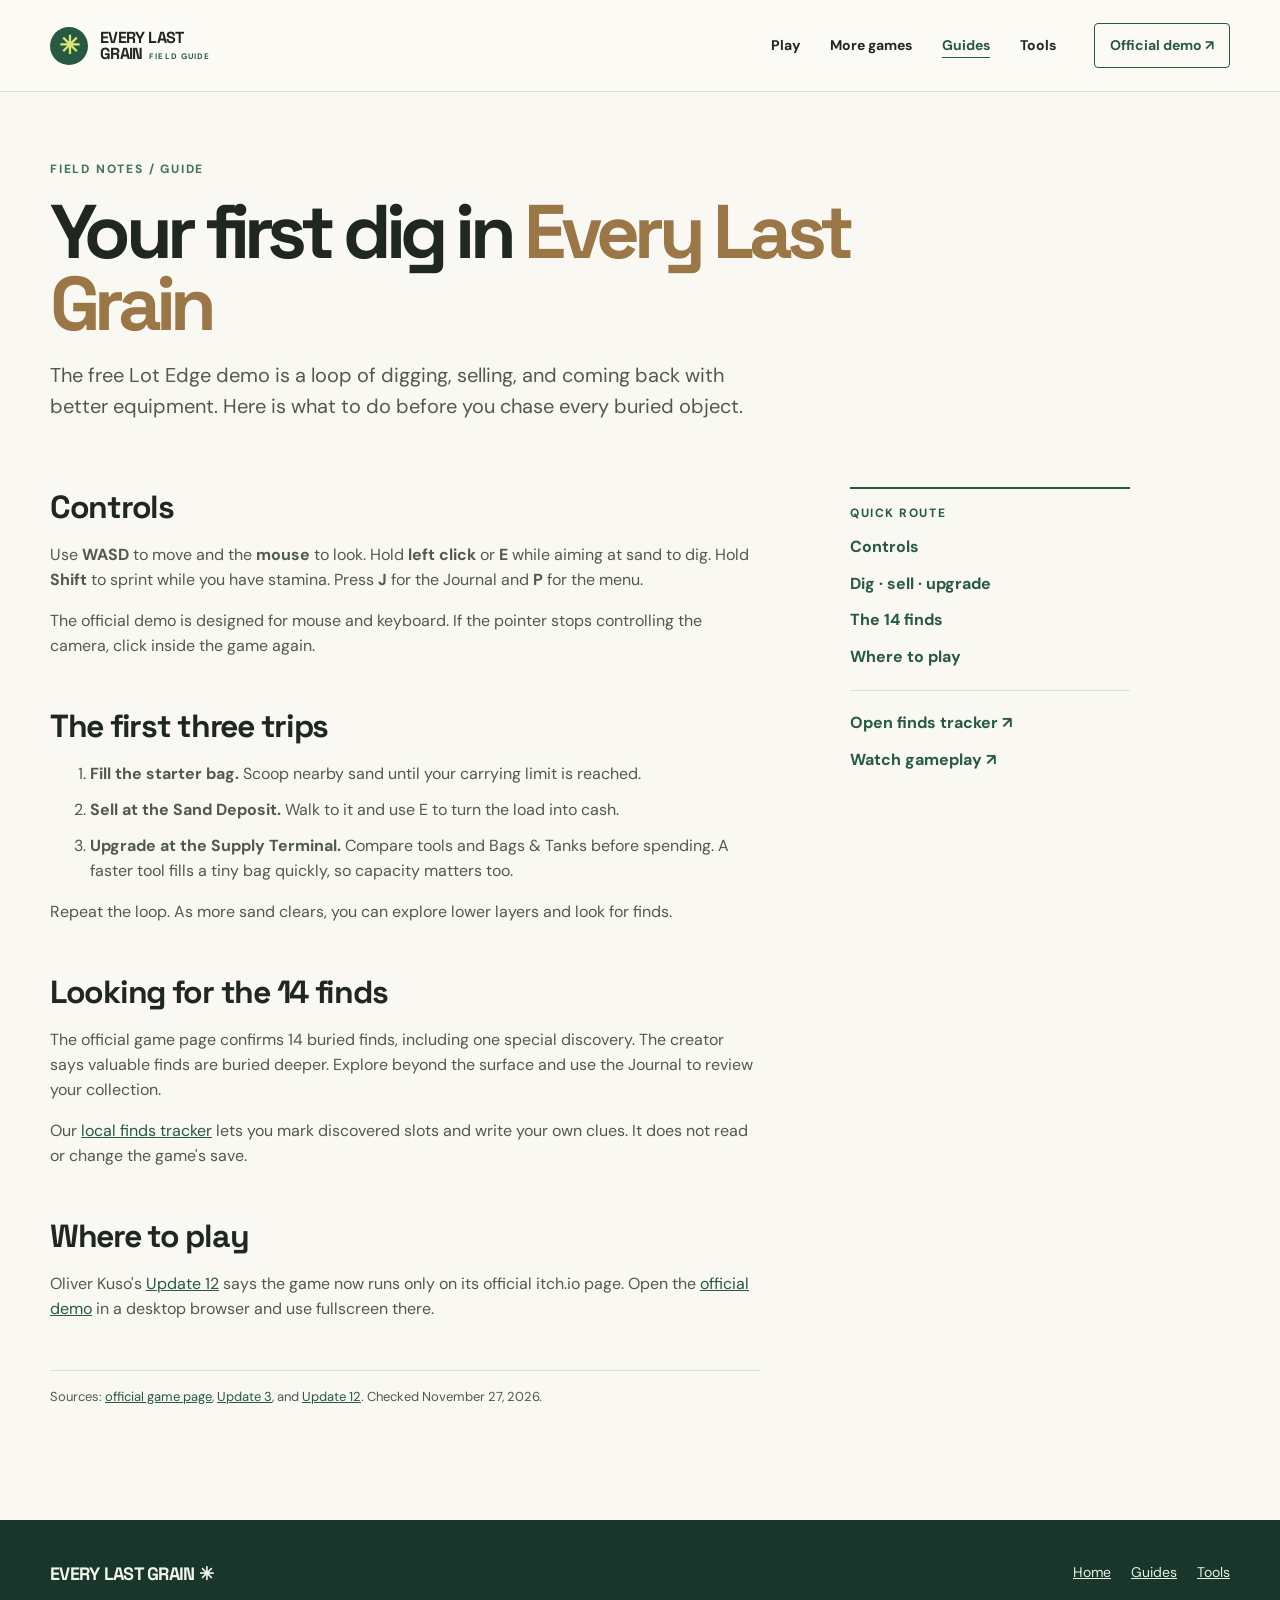
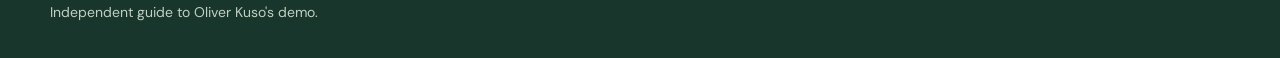
==== guides.html @ 7d766bd5 "Publish Every Last Grain field guide" ====
<!doctype html><html lang="en"><head><meta charset="utf-8"><meta name="viewport" content="width=device-width,initial-scale=1"><title>How to Play Every Last Grain — Controls & First Dig</title><meta name="description" content="Learn the Every Last Grain demo's controls, the dig-sell-upgrade loop, how to carry more sand, and where to track your 14 finds."><link rel="canonical" href="https://jiangliuliuliu6-ops.github.io/everylastgrain-guide/guides.html"><meta property="og:title" content="How to Play Every Last Grain"><meta property="og:description" content="A clear first-run guide to controls, selling sand, upgrades, and finds."><meta property="og:url" content="https://jiangliuliuliu6-ops.github.io/everylastgrain-guide/guides.html"><meta property="og:type" content="article"><link rel="icon" href="favicon.svg" type="image/svg+xml"><link rel="stylesheet" href="style.css"></head><body><a class="skip" href="#main">Skip to content</a><header class="site-header"><a class="brand" href="./"><span class="brand-mark">✳</span><span>EVERY LAST<br>GRAIN <small>FIELD GUIDE</small></span></a><nav aria-label="Main navigation"><a href="./#play">Play</a><a href="./#more-games">More games</a><a href="guides.html" aria-current="page">Guides</a><a href="tools.html">Tools</a></nav><a class="header-cta" href="https://oliver-kuso.itch.io/every-last-grain" target="_blank" rel="noopener noreferrer">Official demo ↗</a></header><main id="main" class="article wrap"><span class="kicker">FIELD NOTES / GUIDE</span><h1>Your first dig in <em>Every Last Grain</em></h1><p class="lead">The free Lot Edge demo is a loop of digging, selling, and coming back with better equipment. Here is what to do before you chase every buried object.</p><div class="article-grid"><div><section id="controls"><h2>Controls</h2><p>Use <strong>WASD</strong> to move and the <strong>mouse</strong> to look. Hold <strong>left click</strong> or <strong>E</strong> while aiming at sand to dig. Hold <strong>Shift</strong> to sprint while you have stamina. Press <strong>J</strong> for the Journal and <strong>P</strong> for the menu.</p><p>The official demo is designed for mouse and keyboard. If the pointer stops controlling the camera, click inside the game again.</p></section><section id="loop"><h2>The first three trips</h2><ol><li><strong>Fill the starter bag.</strong> Scoop nearby sand until your carrying limit is reached.</li><li><strong>Sell at the Sand Deposit.</strong> Walk to it and use E to turn the load into cash.</li><li><strong>Upgrade at the Supply Terminal.</strong> Compare tools and Bags & Tanks before spending. A faster tool fills a tiny bag quickly, so capacity matters too.</li></ol><p>Repeat the loop. As more sand clears, you can explore lower layers and look for finds.</p></section><section id="finds"><h2>Looking for the 14 finds</h2><p>The official game page confirms 14 buried finds, including one special discovery. The creator says valuable finds are buried deeper. Explore beyond the surface and use the Journal to review your collection.</p><p>Our <a href="tools.html">local finds tracker</a> lets you mark discovered slots and write your own clues. It does not read or change the game's save.</p></section><section id="status"><h2>Where to play</h2><p>Oliver Kuso's <a href="https://oliver-kuso.itch.io/every-last-grain/devlog/1800400/update-12-the-real-one-lives-here">Update 12</a> says the game now runs only on its official itch.io page. Open the <a href="https://oliver-kuso.itch.io/every-last-grain">official demo</a> in a desktop browser and use fullscreen there.</p></section><p class="source-note">Sources: <a href="https://oliver-kuso.itch.io/every-last-grain">official game page</a>, <a href="https://oliver-kuso.itch.io/every-last-grain/devlog/1793292/update-3-what-you-asked-for">Update 3</a>, and <a href="https://oliver-kuso.itch.io/every-last-grain/devlog/1800400/update-12-the-real-one-lives-here">Update 12</a>. Checked November 27, 2026.</p></div><aside><strong>QUICK ROUTE</strong><a href="#controls">Controls</a><a href="#loop">Dig · sell · upgrade</a><a href="#finds">The 14 finds</a><a href="#status">Where to play</a><hr><a href="tools.html">Open finds tracker ↗</a><a href="./#videos">Watch gameplay ↗</a></aside></div></main><footer><div class="wrap footer-inner"><div><strong>EVERY LAST GRAIN ✳</strong><p>Independent guide to Oliver Kuso's demo.</p></div><nav><a href="./">Home</a><a href="guides.html">Guides</a><a href="tools.html">Tools</a></nav></div></footer></body></html>
---- style.css ----
@import url('https://fonts.googleapis.com/css2?family=DM+Sans:wght@400;500;600;700;800&family=Space+Grotesk:wght@400;500;600;700&display=swap');
:root{--ink:#202722;--muted:#626b5e;--cream:#f9f8f2;--sand:#eee9d7;--line:#dedfd4;--green:#275943;--lime:#d9e878;--orange:#e8a75d}*{box-sizing:border-box}html{scroll-behavior:smooth}body{margin:0;background:var(--cream);color:var(--ink);font:16px/1.55 'DM Sans',sans-serif}button,input{font:inherit}a{color:inherit}button,a{transition:.18s ease}.skip{position:absolute;left:-10000px;top:8px;background:#fff;padding:8px;z-index:10}.skip:focus{left:8px}.wrap{width:min(1180px,calc(100% - 48px));margin-inline:auto}.site-header{height:92px;padding:0 max(24px,calc((100vw - 1180px)/2));display:flex;align-items:center;gap:38px;border-bottom:1px solid var(--line);background:#fbfaf5}.brand{display:flex;align-items:center;gap:12px;text-decoration:none;font:700 16px/1 'Space Grotesk',sans-serif;letter-spacing:-.04em;white-space:nowrap}.brand small{font:700 8px/1 'DM Sans',sans-serif;letter-spacing:.14em;color:var(--green);margin-left:3px}.brand-mark{width:38px;height:38px;display:grid;place-items:center;background:var(--green);color:var(--lime);border-radius:50%;font-size:25px}.site-header nav{display:flex;gap:30px;margin-left:auto}.site-header nav a,.header-cta{text-decoration:none;font-weight:700;font-size:14px}.site-header nav a:hover,.site-header nav a[aria-current]{color:var(--green);text-decoration:underline;text-underline-offset:7px}.header-cta{border:1px solid var(--green);border-radius:4px;padding:11px 15px;color:var(--green);white-space:nowrap}.header-cta:hover{background:var(--green);color:#fff}.play-section{padding-top:48px}.eyebrow,.kicker{font-size:12px;font-weight:800;letter-spacing:.15em;color:#47745e}.eyebrow{display:flex;align-items:center;gap:12px}.dot,.live-indicator i{display:inline-block;width:8px;height:8px;border-radius:50%;background:#6eaa76}.eyebrow-line{height:1px;width:35px;background:#98a99a}.intro{display:flex;justify-content:space-between;align-items:end;gap:30px;margin:16px 0 28px}.intro h1,.article h1{font:700 clamp(50px,7.4vw,96px)/.95 'Space Grotesk',sans-serif;letter-spacing:-.075em;margin:0 0 16px}.intro em,.article h1 em{font-style:normal;color:#9b7747}.intro p{font-size:18px;color:#5a6258;max-width:650px;margin:0}.intro-note{display:flex;flex-direction:column;border-left:1px solid #c8cfc1;padding-left:20px;min-width:160px}.intro-note span{font-size:11px;font-weight:800;letter-spacing:.14em;color:var(--green)}.intro-note strong{font:700 24px 'Space Grotesk',sans-serif}.intro-note small{color:var(--muted)}.game-shell{border:1px solid #244433;background:#172d24;box-shadow:0 18px 38px #304a2921;border-radius:5px;overflow:hidden}.game-toolbar{height:42px;display:flex;align-items:center;gap:20px;padding:0 17px;color:#b6c5b9;font:700 10px 'DM Sans',sans-serif;letter-spacing:.16em}.live-indicator{display:flex;align-items:center;gap:8px;color:#dce9d9}.game-toolbar>span:nth-child(2){margin-left:auto}.game-toolbar button{border:0;background:transparent;color:#e8f1e5;cursor:pointer}.game-toolbar button:hover{color:var(--lime)}.game-stage{height:clamp(390px,51vw,610px);position:relative;overflow:hidden;background:linear-gradient(#799c93 0%,#bad1b0 48%,#e8ba70 49%,#ce925c 100%);display:grid;place-items:center}.sun{position:absolute;width:180px;height:180px;border-radius:50%;background:#f9ddb0;top:17%;right:22%;box-shadow:0 0 80px #ffe4b17a}.dune{position:absolute;width:125%;height:48%;left:-12%;bottom:-23%;border-radius:50% 45% 0 0;transform:rotate(-4deg)}.dune-back{background:#dfa86b;bottom:-17%;left:20%;transform:rotate(8deg)}.dune-front{background:#bd8150}.stage-content{position:relative;z-index:1;text-align:center;color:#fff;background:#172b22df;border:1px solid #c8d4b33d;backdrop-filter:blur(6px);padding:28px 38px 26px;width:min(490px,calc(100% - 32px));box-shadow:0 22px 70px #31291c5c}.stage-icon{font-size:38px;color:var(--lime)}.stage-content h2{font:700 clamp(27px,4vw,40px)/1.1 'Space Grotesk',sans-serif;margin:4px 0 12px}.stage-content p{color:#d7e0d7;margin:0 0 22px}.primary-button{display:inline-flex;align-items:center;gap:15px;background:var(--lime);color:#172b22;text-decoration:none;padding:13px 22px;border-radius:3px;font-weight:800}.primary-button:hover{background:#edf4ae;transform:translateY(-2px)}.stage-content small{display:block;color:#ccd7cc;margin-top:14px;font-size:12px}.share-bar{display:flex;align-items:center;justify-content:space-between;padding:18px 0 22px;border-bottom:1px solid var(--line);gap:20px}.share-bar>div:first-child{display:flex;gap:14px;align-items:baseline}.share-bar strong{font:700 16px 'Space Grotesk',sans-serif}.share-bar span{color:var(--muted);font-size:13px}.share-links{display:flex;gap:8px}.share-links a{width:38px;height:38px;display:grid;place-items:center;border:1px solid #d3d9cd;border-radius:50%;color:var(--green);font-weight:800;text-decoration:none;cursor:pointer}.share-links a:hover{background:var(--green);color:#fff}.section{padding-top:78px;padding-bottom:70px}.section-heading{display:flex;justify-content:space-between;align-items:end;gap:30px;margin-bottom:28px}.section-heading h2{font:700 clamp(30px,4vw,46px)/1.07 'Space Grotesk',sans-serif;letter-spacing:-.055em;margin:9px 0 0}.section-heading p{max-width:330px;color:var(--muted);margin:0}.game-grid{display:grid;grid-template-columns:repeat(6,1fr);gap:14px}.game-card{grid-column:span 1;border:1px solid var(--line);background:#fff;text-decoration:none;overflow:hidden;border-radius:5px}.game-card:hover{transform:translateY(-4px);box-shadow:0 10px 28px #2f39231c}.card-art{height:170px;display:grid;place-items:center;overflow:hidden;position:relative}.card-art:before,.card-art:after{content:"";position:absolute;width:130%;height:65%;border-radius:50%;left:-15%;bottom:-40%;transform:rotate(-9deg)}.card-art span{position:relative;z-index:1;font-size:80px;line-height:1}.hay{background:#c9c795;color:#735d38}.hay:before{background:#a5a777}.hay:after{background:#d3b464;bottom:-55%;left:20%}.gold{background:#67958d;color:#f9d471}.gold:before{background:#477a70}.gold:after{background:#c0ac65;bottom:-56%;left:10%}.discover{background:#d1ae8e;color:#5d503d}.discover:before{background:#b68d6c}.discover:after{background:#85654f;bottom:-56%}.card-copy{padding:18px}.card-copy strong{display:block;font:700 20px 'Space Grotesk',sans-serif}.card-copy span{display:block;color:var(--muted);font-size:14px;margin-top:4px}.card-copy small{display:block;color:var(--green);font-size:11px;font-weight:800;letter-spacing:.12em;margin-top:20px}.video-grid{display:grid;grid-template-columns:repeat(2,1fr);gap:22px}.video-card{border:1px solid var(--line);padding:10px 10px 22px;background:#fff;border-radius:5px}.video-frame{aspect-ratio:16/9;background:radial-gradient(circle at 72% 25%,#f1d0a1 0 10%,transparent 11%),linear-gradient(170deg,#92aaa0 0 51%,#c39159 52% 100%);display:grid;place-items:center}.video-frame button{border:0;width:64px;height:64px;border-radius:50%;background:var(--lime);color:var(--ink);font-size:26px;cursor:pointer;box-shadow:0 5px 28px #283e3555}.video-frame button:hover{transform:scale(1.08)}.video-frame iframe{width:100%;height:100%;border:0}.video-card h3{font:700 21px 'Space Grotesk',sans-serif;margin:19px 14px 5px}.video-card p,.video-card>a{margin:0 14px;color:var(--muted);font-size:14px}.video-card>a{display:inline-block;margin-top:10px;color:var(--green);font-weight:700}.guide-band{background:#e9eddf}.text-link{font-weight:800;color:var(--green)}.steps{display:grid;grid-template-columns:repeat(4,1fr);gap:14px}.steps article{border-top:2px solid #6d916f;padding:22px 16px 8px 0}.steps span{font-size:12px;color:var(--green);font-weight:800;letter-spacing:.12em}.steps h3{font:700 22px 'Space Grotesk',sans-serif;margin:13px 0 8px}.steps p{margin:0;color:#586553;font-size:14px}.steps a{color:var(--green)}.faq details{padding:18px 0;border-bottom:1px solid var(--line)}.faq summary{cursor:pointer;font:700 20px 'Space Grotesk',sans-serif}.faq details p{color:var(--muted);max-width:720px}footer{background:#18362b;color:#f4f5ea;padding:42px 0 20px}.footer-inner{display:flex;justify-content:space-between;gap:40px}.footer-inner strong{font:700 18px 'Space Grotesk',sans-serif;letter-spacing:-.04em}.footer-inner strong span{color:var(--lime)}.footer-inner p{color:#c1d0c0;max-width:470px;font-size:14px}.footer-inner nav{display:flex;gap:20px;flex-wrap:wrap;align-content:start}.footer-inner a{color:#e7f3df;font-size:14px}.footer-bottom{border-top:1px solid #496455;margin-top:30px;padding-top:16px;font-size:12px;color:#b9c9ba}.article{padding-top:64px;padding-bottom:100px}.article h1{font-size:clamp(47px,6vw,76px);max-width:850px;margin-top:15px}.lead{font-size:20px;color:var(--muted);max-width:720px}.article-grid{display:grid;grid-template-columns:minmax(0,710px) 280px;gap:90px;margin-top:65px}.article section{margin-bottom:48px}.article h2{font:700 32px 'Space Grotesk',sans-serif;letter-spacing:-.04em;margin:0 0 13px}.article p,.article li{color:#505a50}.article li{margin-bottom:11px}.article a{color:var(--green)}.article aside{border-top:2px solid var(--green);padding-top:15px;align-self:start;position:sticky;top:20px;display:flex;flex-direction:column;gap:12px}.article aside strong{font-size:12px;color:var(--green);letter-spacing:.13em}.article aside a{text-decoration:none;font-weight:700}.article aside hr{width:100%;border:0;border-top:1px solid var(--line)}.source-note{font-size:13px;border-top:1px solid var(--line);padding-top:16px}.tracker-head{display:flex;align-items:center;gap:30px;margin:50px 0 22px}.tracker-head>div:first-child{min-width:220px}.tracker-head strong{display:block;font:700 30px 'Space Grotesk',sans-serif}.progress{height:12px;flex:1;background:#dbe3d4;border-radius:10px;overflow:hidden}.progress span{display:block;width:0;height:100%;background:var(--green);transition:width .2s}.finds-list{display:grid;grid-template-columns:repeat(2,1fr);gap:10px}.find-row{display:flex;align-items:center;gap:12px;border:1px solid var(--line);background:#fff;padding:13px 15px;border-radius:4px}.find-row input[type=checkbox]{width:19px;height:19px;accent-color:var(--green);flex:none}.find-row label{font-weight:700;min-width:66px;font-size:14px}.find-row input[type=text]{min-width:0;flex:1;border:0;border-bottom:1px solid #dce2d8;border-radius:0;outline:0;padding:6px 2px;background:transparent;font-size:14px}.find-row input[type=text]:focus{border-color:var(--green)}.tool-foot{display:flex;align-items:center;justify-content:space-between;gap:20px;margin-top:22px}.tool-foot p{font-size:13px;max-width:620px}.tool-foot button{background:none;border:1px solid var(--green);padding:10px 14px;border-radius:3px;color:var(--green);font-weight:700;cursor:pointer;white-space:nowrap}.tool-foot button:hover{background:var(--green);color:#fff}.tool-guide{margin-top:80px;max-width:740px}@media(max-width:800px){.site-header{height:auto;padding:15px 24px;flex-wrap:wrap;gap:12px}.site-header nav{order:3;width:100%;justify-content:space-between;gap:8px;margin:0;overflow:auto}.site-header nav a{white-space:nowrap;font-size:13px}.header-cta{margin-left:auto;font-size:12px;padding:8px}.intro-note{display:none}.game-grid{grid-template-columns:repeat(3,1fr)}.game-card{grid-column:span 1}.steps{grid-template-columns:repeat(2,1fr)}.article-grid{grid-template-columns:1fr;gap:20px}.article aside{position:static;grid-row:1}.article aside a{display:inline}.article aside hr{display:none}}@media(max-width:600px){.wrap{width:calc(100% - 32px)}.play-section{padding-top:30px}.intro h1{font-size:52px}.intro p{font-size:16px}.game-toolbar>span:nth-child(2){font-size:8px}.game-toolbar button span{display:none}.game-stage{height:420px}.stage-content{padding:22px 18px}.share-bar{align-items:flex-start;flex-direction:column}.share-bar>div:first-child{flex-direction:column;gap:0}.share-links{width:100%;justify-content:space-between}.share-links a{width:42px;height:42px}.section{padding-top:58px;padding-bottom:50px}.section-heading{display:block}.section-heading p{margin-top:12px}.game-grid{grid-template-columns:repeat(2,1fr)}.card-art{height:115px}.card-art span{font-size:56px}.card-copy{padding:12px}.card-copy strong{font-size:16px}.card-copy span{font-size:12px}.video-grid,.finds-list{grid-template-columns:1fr}.steps{grid-template-columns:1fr 1fr}.footer-inner,.tool-foot{flex-direction:column;align-items:flex-start}.article{padding-top:40px}.article h1{font-size:46px}.lead{font-size:17px}.tracker-head{display:block}.progress{margin-top:12px}.find-row label{min-width:60px}}
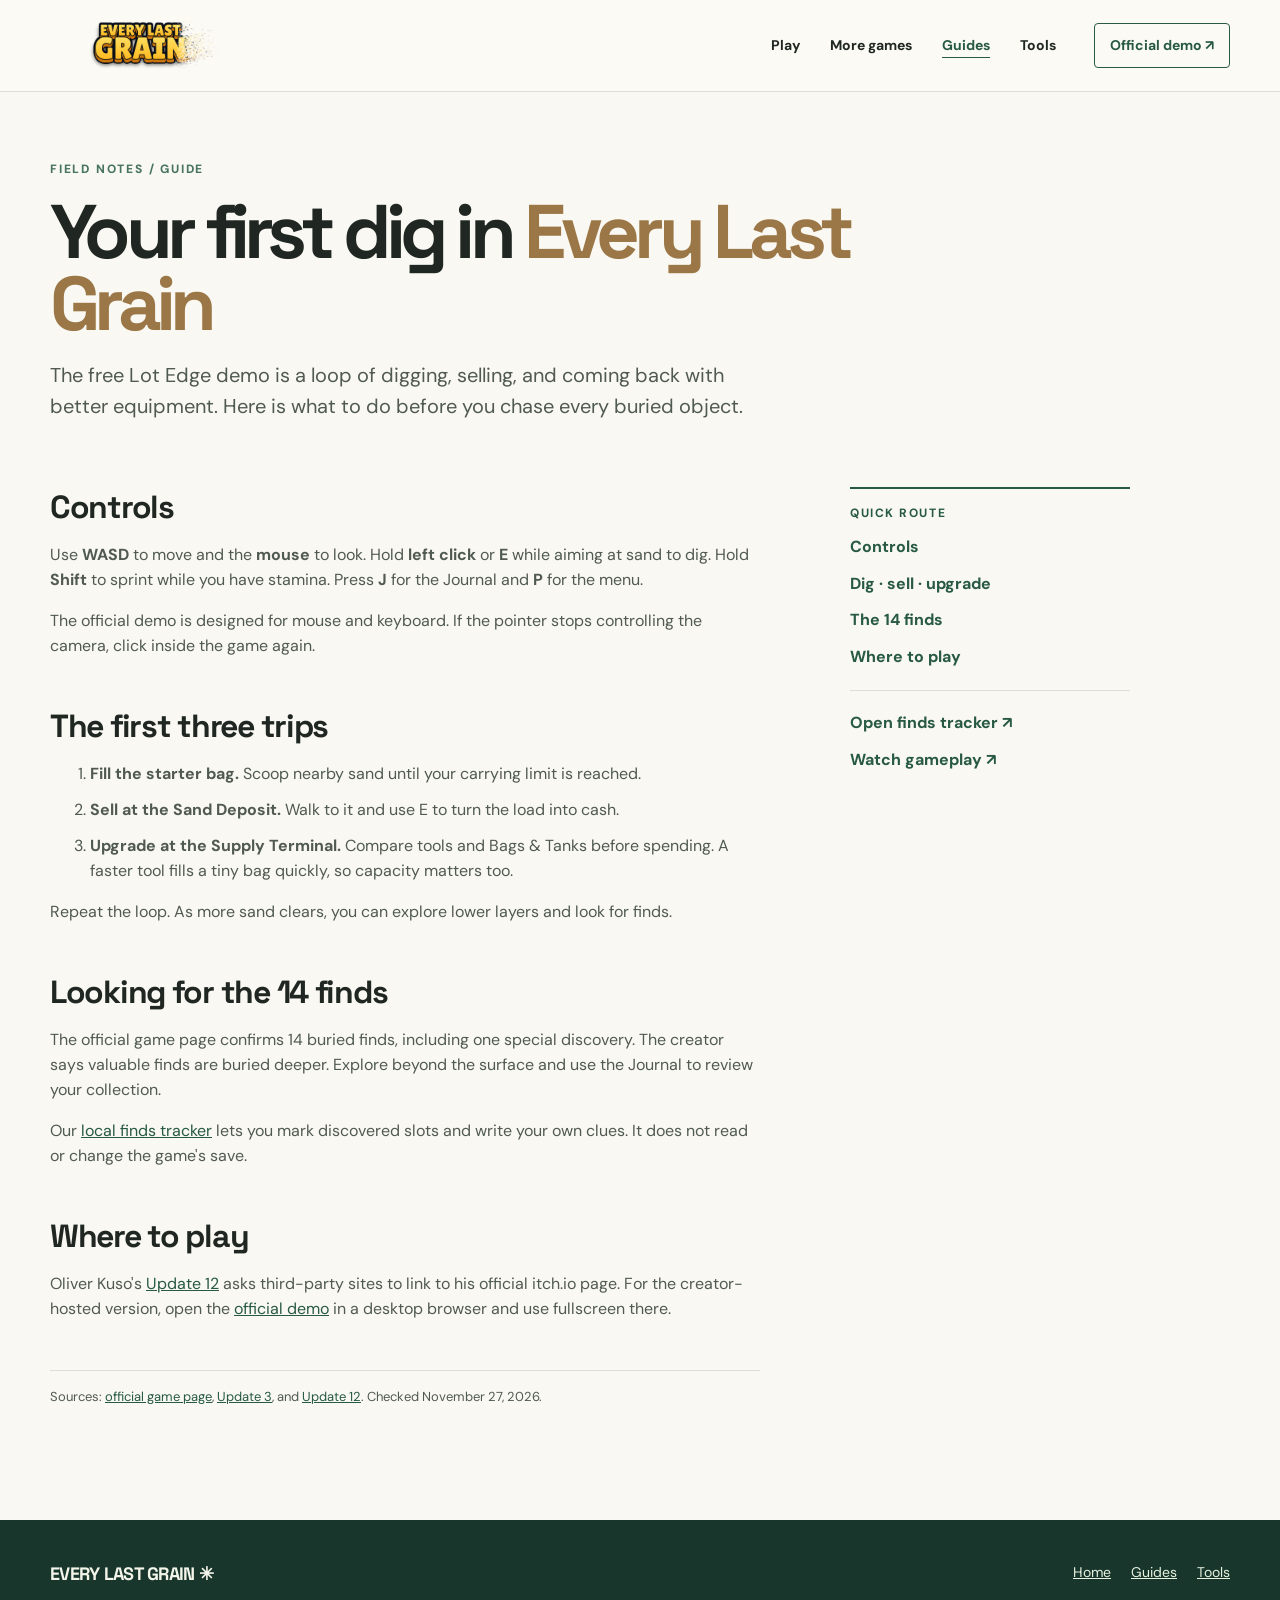
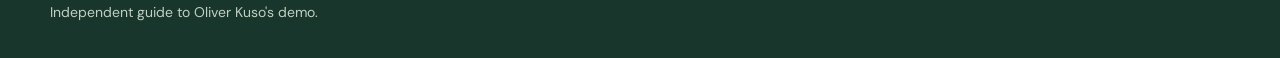
==== commit 443230c6: "Embed game and use original branding" ====
--- a/guides.html
+++ b/guides.html
@@ -1 +1 @@
-<!doctype html><html lang="en"><head><meta charset="utf-8"><meta name="viewport" content="width=device-width,initial-scale=1"><title>How to Play Every Last Grain — Controls & First Dig</title><meta name="description" content="Learn the Every Last Grain demo's controls, the dig-sell-upgrade loop, how to carry more sand, and where to track your 14 finds."><link rel="canonical" href="https://jiangliuliuliu6-ops.github.io/everylastgrain-guide/guides.html"><meta property="og:title" content="How to Play Every Last Grain"><meta property="og:description" content="A clear first-run guide to controls, selling sand, upgrades, and finds."><meta property="og:url" content="https://jiangliuliuliu6-ops.github.io/everylastgrain-guide/guides.html"><meta property="og:type" content="article"><link rel="icon" href="favicon.svg" type="image/svg+xml"><link rel="stylesheet" href="style.css"></head><body><a class="skip" href="#main">Skip to content</a><header class="site-header"><a class="brand" href="./"><span class="brand-mark">✳</span><span>EVERY LAST<br>GRAIN <small>FIELD GUIDE</small></span></a><nav aria-label="Main navigation"><a href="./#play">Play</a><a href="./#more-games">More games</a><a href="guides.html" aria-current="page">Guides</a><a href="tools.html">Tools</a></nav><a class="header-cta" href="https://oliver-kuso.itch.io/every-last-grain" target="_blank" rel="noopener noreferrer">Official demo ↗</a></header><main id="main" class="article wrap"><span class="kicker">FIELD NOTES / GUIDE</span><h1>Your first dig in <em>Every Last Grain</em></h1><p class="lead">The free Lot Edge demo is a loop of digging, selling, and coming back with better equipment. Here is what to do before you chase every buried object.</p><div class="article-grid"><div><section id="controls"><h2>Controls</h2><p>Use <strong>WASD</strong> to move and the <strong>mouse</strong> to look. Hold <strong>left click</strong> or <strong>E</strong> while aiming at sand to dig. Hold <strong>Shift</strong> to sprint while you have stamina. Press <strong>J</strong> for the Journal and <strong>P</strong> for the menu.</p><p>The official demo is designed for mouse and keyboard. If the pointer stops controlling the camera, click inside the game again.</p></section><section id="loop"><h2>The first three trips</h2><ol><li><strong>Fill the starter bag.</strong> Scoop nearby sand until your carrying limit is reached.</li><li><strong>Sell at the Sand Deposit.</strong> Walk to it and use E to turn the load into cash.</li><li><strong>Upgrade at the Supply Terminal.</strong> Compare tools and Bags & Tanks before spending. A faster tool fills a tiny bag quickly, so capacity matters too.</li></ol><p>Repeat the loop. As more sand clears, you can explore lower layers and look for finds.</p></section><section id="finds"><h2>Looking for the 14 finds</h2><p>The official game page confirms 14 buried finds, including one special discovery. The creator says valuable finds are buried deeper. Explore beyond the surface and use the Journal to review your collection.</p><p>Our <a href="tools.html">local finds tracker</a> lets you mark discovered slots and write your own clues. It does not read or change the game's save.</p></section><section id="status"><h2>Where to play</h2><p>Oliver Kuso's <a href="https://oliver-kuso.itch.io/every-last-grain/devlog/1800400/update-12-the-real-one-lives-here">Update 12</a> says the game now runs only on its official itch.io page. Open the <a href="https://oliver-kuso.itch.io/every-last-grain">official demo</a> in a desktop browser and use fullscreen there.</p></section><p class="source-note">Sources: <a href="https://oliver-kuso.itch.io/every-last-grain">official game page</a>, <a href="https://oliver-kuso.itch.io/every-last-grain/devlog/1793292/update-3-what-you-asked-for">Update 3</a>, and <a href="https://oliver-kuso.itch.io/every-last-grain/devlog/1800400/update-12-the-real-one-lives-here">Update 12</a>. Checked November 27, 2026.</p></div><aside><strong>QUICK ROUTE</strong><a href="#controls">Controls</a><a href="#loop">Dig · sell · upgrade</a><a href="#finds">The 14 finds</a><a href="#status">Where to play</a><hr><a href="tools.html">Open finds tracker ↗</a><a href="./#videos">Watch gameplay ↗</a></aside></div></main><footer><div class="wrap footer-inner"><div><strong>EVERY LAST GRAIN ✳</strong><p>Independent guide to Oliver Kuso's demo.</p></div><nav><a href="./">Home</a><a href="guides.html">Guides</a><a href="tools.html">Tools</a></nav></div></footer></body></html>
+<!doctype html><html lang="en"><head><meta charset="utf-8"><meta name="viewport" content="width=device-width,initial-scale=1"><title>How to Play Every Last Grain — Controls & First Dig</title><meta name="description" content="Learn the Every Last Grain demo's controls, the dig-sell-upgrade loop, how to carry more sand, and where to track your 14 finds."><link rel="canonical" href="https://jiangliuliuliu6-ops.github.io/everylastgrain-guide/guides.html"><meta property="og:title" content="How to Play Every Last Grain"><meta property="og:description" content="A clear first-run guide to controls, selling sand, upgrades, and finds."><meta property="og:url" content="https://jiangliuliuliu6-ops.github.io/everylastgrain-guide/guides.html"><meta property="og:type" content="article"><link rel="icon" href="favicon.ico" sizes="any"><link rel="stylesheet" href="style.css"></head><body><a class="skip" href="#main">Skip to content</a><header class="site-header"><a class="brand" href="./" aria-label="Every Last Grain home"><img class="brand-logo" src="logo.png" width="900" height="257" alt="Every Last Grain"></a><nav aria-label="Main navigation"><a href="./#play">Play</a><a href="./#more-games">More games</a><a href="guides.html" aria-current="page">Guides</a><a href="tools.html">Tools</a></nav><a class="header-cta" href="https://oliver-kuso.itch.io/every-last-grain" target="_blank" rel="noopener noreferrer">Official demo ↗</a></header><main id="main" class="article wrap"><span class="kicker">FIELD NOTES / GUIDE</span><h1>Your first dig in <em>Every Last Grain</em></h1><p class="lead">The free Lot Edge demo is a loop of digging, selling, and coming back with better equipment. Here is what to do before you chase every buried object.</p><div class="article-grid"><div><section id="controls"><h2>Controls</h2><p>Use <strong>WASD</strong> to move and the <strong>mouse</strong> to look. Hold <strong>left click</strong> or <strong>E</strong> while aiming at sand to dig. Hold <strong>Shift</strong> to sprint while you have stamina. Press <strong>J</strong> for the Journal and <strong>P</strong> for the menu.</p><p>The official demo is designed for mouse and keyboard. If the pointer stops controlling the camera, click inside the game again.</p></section><section id="loop"><h2>The first three trips</h2><ol><li><strong>Fill the starter bag.</strong> Scoop nearby sand until your carrying limit is reached.</li><li><strong>Sell at the Sand Deposit.</strong> Walk to it and use E to turn the load into cash.</li><li><strong>Upgrade at the Supply Terminal.</strong> Compare tools and Bags & Tanks before spending. A faster tool fills a tiny bag quickly, so capacity matters too.</li></ol><p>Repeat the loop. As more sand clears, you can explore lower layers and look for finds.</p></section><section id="finds"><h2>Looking for the 14 finds</h2><p>The official game page confirms 14 buried finds, including one special discovery. The creator says valuable finds are buried deeper. Explore beyond the surface and use the Journal to review your collection.</p><p>Our <a href="tools.html">local finds tracker</a> lets you mark discovered slots and write your own clues. It does not read or change the game's save.</p></section><section id="status"><h2>Where to play</h2><p>Oliver Kuso's <a href="https://oliver-kuso.itch.io/every-last-grain/devlog/1800400/update-12-the-real-one-lives-here">Update 12</a> asks third-party sites to link to his official itch.io page. For the creator-hosted version, open the <a href="https://oliver-kuso.itch.io/every-last-grain">official demo</a> in a desktop browser and use fullscreen there.</p></section><p class="source-note">Sources: <a href="https://oliver-kuso.itch.io/every-last-grain">official game page</a>, <a href="https://oliver-kuso.itch.io/every-last-grain/devlog/1793292/update-3-what-you-asked-for">Update 3</a>, and <a href="https://oliver-kuso.itch.io/every-last-grain/devlog/1800400/update-12-the-real-one-lives-here">Update 12</a>. Checked November 27, 2026.</p></div><aside><strong>QUICK ROUTE</strong><a href="#controls">Controls</a><a href="#loop">Dig · sell · upgrade</a><a href="#finds">The 14 finds</a><a href="#status">Where to play</a><hr><a href="tools.html">Open finds tracker ↗</a><a href="./#videos">Watch gameplay ↗</a></aside></div></main><footer><div class="wrap footer-inner"><div><strong>EVERY LAST GRAIN ✳</strong><p>Independent guide to Oliver Kuso's demo.</p></div><nav><a href="./">Home</a><a href="guides.html">Guides</a><a href="tools.html">Tools</a></nav></div></footer></body></html>
--- a/style.css
+++ b/style.css
@@ -1,2 +1,4 @@
 @import url('https://fonts.googleapis.com/css2?family=DM+Sans:wght@400;500;600;700;800&family=Space+Grotesk:wght@400;500;600;700&display=swap');
 :root{--ink:#202722;--muted:#626b5e;--cream:#f9f8f2;--sand:#eee9d7;--line:#dedfd4;--green:#275943;--lime:#d9e878;--orange:#e8a75d}*{box-sizing:border-box}html{scroll-behavior:smooth}body{margin:0;background:var(--cream);color:var(--ink);font:16px/1.55 'DM Sans',sans-serif}button,input{font:inherit}a{color:inherit}button,a{transition:.18s ease}.skip{position:absolute;left:-10000px;top:8px;background:#fff;padding:8px;z-index:10}.skip:focus{left:8px}.wrap{width:min(1180px,calc(100% - 48px));margin-inline:auto}.site-header{height:92px;padding:0 max(24px,calc((100vw - 1180px)/2));display:flex;align-items:center;gap:38px;border-bottom:1px solid var(--line);background:#fbfaf5}.brand{display:flex;align-items:center;gap:12px;text-decoration:none;font:700 16px/1 'Space Grotesk',sans-serif;letter-spacing:-.04em;white-space:nowrap}.brand small{font:700 8px/1 'DM Sans',sans-serif;letter-spacing:.14em;color:var(--green);margin-left:3px}.brand-mark{width:38px;height:38px;display:grid;place-items:center;background:var(--green);color:var(--lime);border-radius:50%;font-size:25px}.site-header nav{display:flex;gap:30px;margin-left:auto}.site-header nav a,.header-cta{text-decoration:none;font-weight:700;font-size:14px}.site-header nav a:hover,.site-header nav a[aria-current]{color:var(--green);text-decoration:underline;text-underline-offset:7px}.header-cta{border:1px solid var(--green);border-radius:4px;padding:11px 15px;color:var(--green);white-space:nowrap}.header-cta:hover{background:var(--green);color:#fff}.play-section{padding-top:48px}.eyebrow,.kicker{font-size:12px;font-weight:800;letter-spacing:.15em;color:#47745e}.eyebrow{display:flex;align-items:center;gap:12px}.dot,.live-indicator i{display:inline-block;width:8px;height:8px;border-radius:50%;background:#6eaa76}.eyebrow-line{height:1px;width:35px;background:#98a99a}.intro{display:flex;justify-content:space-between;align-items:end;gap:30px;margin:16px 0 28px}.intro h1,.article h1{font:700 clamp(50px,7.4vw,96px)/.95 'Space Grotesk',sans-serif;letter-spacing:-.075em;margin:0 0 16px}.intro em,.article h1 em{font-style:normal;color:#9b7747}.intro p{font-size:18px;color:#5a6258;max-width:650px;margin:0}.intro-note{display:flex;flex-direction:column;border-left:1px solid #c8cfc1;padding-left:20px;min-width:160px}.intro-note span{font-size:11px;font-weight:800;letter-spacing:.14em;color:var(--green)}.intro-note strong{font:700 24px 'Space Grotesk',sans-serif}.intro-note small{color:var(--muted)}.game-shell{border:1px solid #244433;background:#172d24;box-shadow:0 18px 38px #304a2921;border-radius:5px;overflow:hidden}.game-toolbar{height:42px;display:flex;align-items:center;gap:20px;padding:0 17px;color:#b6c5b9;font:700 10px 'DM Sans',sans-serif;letter-spacing:.16em}.live-indicator{display:flex;align-items:center;gap:8px;color:#dce9d9}.game-toolbar>span:nth-child(2){margin-left:auto}.game-toolbar button{border:0;background:transparent;color:#e8f1e5;cursor:pointer}.game-toolbar button:hover{color:var(--lime)}.game-stage{height:clamp(390px,51vw,610px);position:relative;overflow:hidden;background:linear-gradient(#799c93 0%,#bad1b0 48%,#e8ba70 49%,#ce925c 100%);display:grid;place-items:center}.sun{position:absolute;width:180px;height:180px;border-radius:50%;background:#f9ddb0;top:17%;right:22%;box-shadow:0 0 80px #ffe4b17a}.dune{position:absolute;width:125%;height:48%;left:-12%;bottom:-23%;border-radius:50% 45% 0 0;transform:rotate(-4deg)}.dune-back{background:#dfa86b;bottom:-17%;left:20%;transform:rotate(8deg)}.dune-front{background:#bd8150}.stage-content{position:relative;z-index:1;text-align:center;color:#fff;background:#172b22df;border:1px solid #c8d4b33d;backdrop-filter:blur(6px);padding:28px 38px 26px;width:min(490px,calc(100% - 32px));box-shadow:0 22px 70px #31291c5c}.stage-icon{font-size:38px;color:var(--lime)}.stage-content h2{font:700 clamp(27px,4vw,40px)/1.1 'Space Grotesk',sans-serif;margin:4px 0 12px}.stage-content p{color:#d7e0d7;margin:0 0 22px}.primary-button{display:inline-flex;align-items:center;gap:15px;background:var(--lime);color:#172b22;text-decoration:none;padding:13px 22px;border-radius:3px;font-weight:800}.primary-button:hover{background:#edf4ae;transform:translateY(-2px)}.stage-content small{display:block;color:#ccd7cc;margin-top:14px;font-size:12px}.share-bar{display:flex;align-items:center;justify-content:space-between;padding:18px 0 22px;border-bottom:1px solid var(--line);gap:20px}.share-bar>div:first-child{display:flex;gap:14px;align-items:baseline}.share-bar strong{font:700 16px 'Space Grotesk',sans-serif}.share-bar span{color:var(--muted);font-size:13px}.share-links{display:flex;gap:8px}.share-links a{width:38px;height:38px;display:grid;place-items:center;border:1px solid #d3d9cd;border-radius:50%;color:var(--green);font-weight:800;text-decoration:none;cursor:pointer}.share-links a:hover{background:var(--green);color:#fff}.section{padding-top:78px;padding-bottom:70px}.section-heading{display:flex;justify-content:space-between;align-items:end;gap:30px;margin-bottom:28px}.section-heading h2{font:700 clamp(30px,4vw,46px)/1.07 'Space Grotesk',sans-serif;letter-spacing:-.055em;margin:9px 0 0}.section-heading p{max-width:330px;color:var(--muted);margin:0}.game-grid{display:grid;grid-template-columns:repeat(6,1fr);gap:14px}.game-card{grid-column:span 1;border:1px solid var(--line);background:#fff;text-decoration:none;overflow:hidden;border-radius:5px}.game-card:hover{transform:translateY(-4px);box-shadow:0 10px 28px #2f39231c}.card-art{height:170px;display:grid;place-items:center;overflow:hidden;position:relative}.card-art:before,.card-art:after{content:"";position:absolute;width:130%;height:65%;border-radius:50%;left:-15%;bottom:-40%;transform:rotate(-9deg)}.card-art span{position:relative;z-index:1;font-size:80px;line-height:1}.hay{background:#c9c795;color:#735d38}.hay:before{background:#a5a777}.hay:after{background:#d3b464;bottom:-55%;left:20%}.gold{background:#67958d;color:#f9d471}.gold:before{background:#477a70}.gold:after{background:#c0ac65;bottom:-56%;left:10%}.discover{background:#d1ae8e;color:#5d503d}.discover:before{background:#b68d6c}.discover:after{background:#85654f;bottom:-56%}.card-copy{padding:18px}.card-copy strong{display:block;font:700 20px 'Space Grotesk',sans-serif}.card-copy span{display:block;color:var(--muted);font-size:14px;margin-top:4px}.card-copy small{display:block;color:var(--green);font-size:11px;font-weight:800;letter-spacing:.12em;margin-top:20px}.video-grid{display:grid;grid-template-columns:repeat(2,1fr);gap:22px}.video-card{border:1px solid var(--line);padding:10px 10px 22px;background:#fff;border-radius:5px}.video-frame{aspect-ratio:16/9;background:radial-gradient(circle at 72% 25%,#f1d0a1 0 10%,transparent 11%),linear-gradient(170deg,#92aaa0 0 51%,#c39159 52% 100%);display:grid;place-items:center}.video-frame button{border:0;width:64px;height:64px;border-radius:50%;background:var(--lime);color:var(--ink);font-size:26px;cursor:pointer;box-shadow:0 5px 28px #283e3555}.video-frame button:hover{transform:scale(1.08)}.video-frame iframe{width:100%;height:100%;border:0}.video-card h3{font:700 21px 'Space Grotesk',sans-serif;margin:19px 14px 5px}.video-card p,.video-card>a{margin:0 14px;color:var(--muted);font-size:14px}.video-card>a{display:inline-block;margin-top:10px;color:var(--green);font-weight:700}.guide-band{background:#e9eddf}.text-link{font-weight:800;color:var(--green)}.steps{display:grid;grid-template-columns:repeat(4,1fr);gap:14px}.steps article{border-top:2px solid #6d916f;padding:22px 16px 8px 0}.steps span{font-size:12px;color:var(--green);font-weight:800;letter-spacing:.12em}.steps h3{font:700 22px 'Space Grotesk',sans-serif;margin:13px 0 8px}.steps p{margin:0;color:#586553;font-size:14px}.steps a{color:var(--green)}.faq details{padding:18px 0;border-bottom:1px solid var(--line)}.faq summary{cursor:pointer;font:700 20px 'Space Grotesk',sans-serif}.faq details p{color:var(--muted);max-width:720px}footer{background:#18362b;color:#f4f5ea;padding:42px 0 20px}.footer-inner{display:flex;justify-content:space-between;gap:40px}.footer-inner strong{font:700 18px 'Space Grotesk',sans-serif;letter-spacing:-.04em}.footer-inner strong span{color:var(--lime)}.footer-inner p{color:#c1d0c0;max-width:470px;font-size:14px}.footer-inner nav{display:flex;gap:20px;flex-wrap:wrap;align-content:start}.footer-inner a{color:#e7f3df;font-size:14px}.footer-bottom{border-top:1px solid #496455;margin-top:30px;padding-top:16px;font-size:12px;color:#b9c9ba}.article{padding-top:64px;padding-bottom:100px}.article h1{font-size:clamp(47px,6vw,76px);max-width:850px;margin-top:15px}.lead{font-size:20px;color:var(--muted);max-width:720px}.article-grid{display:grid;grid-template-columns:minmax(0,710px) 280px;gap:90px;margin-top:65px}.article section{margin-bottom:48px}.article h2{font:700 32px 'Space Grotesk',sans-serif;letter-spacing:-.04em;margin:0 0 13px}.article p,.article li{color:#505a50}.article li{margin-bottom:11px}.article a{color:var(--green)}.article aside{border-top:2px solid var(--green);padding-top:15px;align-self:start;position:sticky;top:20px;display:flex;flex-direction:column;gap:12px}.article aside strong{font-size:12px;color:var(--green);letter-spacing:.13em}.article aside a{text-decoration:none;font-weight:700}.article aside hr{width:100%;border:0;border-top:1px solid var(--line)}.source-note{font-size:13px;border-top:1px solid var(--line);padding-top:16px}.tracker-head{display:flex;align-items:center;gap:30px;margin:50px 0 22px}.tracker-head>div:first-child{min-width:220px}.tracker-head strong{display:block;font:700 30px 'Space Grotesk',sans-serif}.progress{height:12px;flex:1;background:#dbe3d4;border-radius:10px;overflow:hidden}.progress span{display:block;width:0;height:100%;background:var(--green);transition:width .2s}.finds-list{display:grid;grid-template-columns:repeat(2,1fr);gap:10px}.find-row{display:flex;align-items:center;gap:12px;border:1px solid var(--line);background:#fff;padding:13px 15px;border-radius:4px}.find-row input[type=checkbox]{width:19px;height:19px;accent-color:var(--green);flex:none}.find-row label{font-weight:700;min-width:66px;font-size:14px}.find-row input[type=text]{min-width:0;flex:1;border:0;border-bottom:1px solid #dce2d8;border-radius:0;outline:0;padding:6px 2px;background:transparent;font-size:14px}.find-row input[type=text]:focus{border-color:var(--green)}.tool-foot{display:flex;align-items:center;justify-content:space-between;gap:20px;margin-top:22px}.tool-foot p{font-size:13px;max-width:620px}.tool-foot button{background:none;border:1px solid var(--green);padding:10px 14px;border-radius:3px;color:var(--green);font-weight:700;cursor:pointer;white-space:nowrap}.tool-foot button:hover{background:var(--green);color:#fff}.tool-guide{margin-top:80px;max-width:740px}@media(max-width:800px){.site-header{height:auto;padding:15px 24px;flex-wrap:wrap;gap:12px}.site-header nav{order:3;width:100%;justify-content:space-between;gap:8px;margin:0;overflow:auto}.site-header nav a{white-space:nowrap;font-size:13px}.header-cta{margin-left:auto;font-size:12px;padding:8px}.intro-note{display:none}.game-grid{grid-template-columns:repeat(3,1fr)}.game-card{grid-column:span 1}.steps{grid-template-columns:repeat(2,1fr)}.article-grid{grid-template-columns:1fr;gap:20px}.article aside{position:static;grid-row:1}.article aside a{display:inline}.article aside hr{display:none}}@media(max-width:600px){.wrap{width:calc(100% - 32px)}.play-section{padding-top:30px}.intro h1{font-size:52px}.intro p{font-size:16px}.game-toolbar>span:nth-child(2){font-size:8px}.game-toolbar button span{display:none}.game-stage{height:420px}.stage-content{padding:22px 18px}.share-bar{align-items:flex-start;flex-direction:column}.share-bar>div:first-child{flex-direction:column;gap:0}.share-links{width:100%;justify-content:space-between}.share-links a{width:42px;height:42px}.section{padding-top:58px;padding-bottom:50px}.section-heading{display:block}.section-heading p{margin-top:12px}.game-grid{grid-template-columns:repeat(2,1fr)}.card-art{height:115px}.card-art span{font-size:56px}.card-copy{padding:12px}.card-copy strong{font-size:16px}.card-copy span{font-size:12px}.video-grid,.finds-list{grid-template-columns:1fr}.steps{grid-template-columns:1fr 1fr}.footer-inner,.tool-foot{flex-direction:column;align-items:flex-start}.article{padding-top:40px}.article h1{font-size:46px}.lead{font-size:17px}.tracker-head{display:block}.progress{margin-top:12px}.find-row label{min-width:60px}}
+
+.brand-logo{display:block;width:180px;height:auto}.game-stage{background:#05070b}.game-stage iframe{display:block;width:100%;height:100%;border:0;position:relative;z-index:1}.game-loading{position:absolute;inset:0;display:flex;flex-direction:column;align-items:center;justify-content:center;gap:8px;background:#111811;color:#f4f5e6;z-index:2;text-align:center}.game-loading[hidden]{display:none}.game-loading strong{font:700 25px "Space Grotesk",sans-serif}.game-loading span{font-size:14px;color:#cbd5c5}.game-footnote{display:flex;justify-content:space-between;gap:18px;color:var(--muted);font-size:13px;padding:12px 0}.game-footnote a{color:var(--green);font-weight:700}@media(max-width:600px){.brand-logo{width:145px}.game-stage{height:420px}.game-footnote{flex-direction:column;gap:6px}}
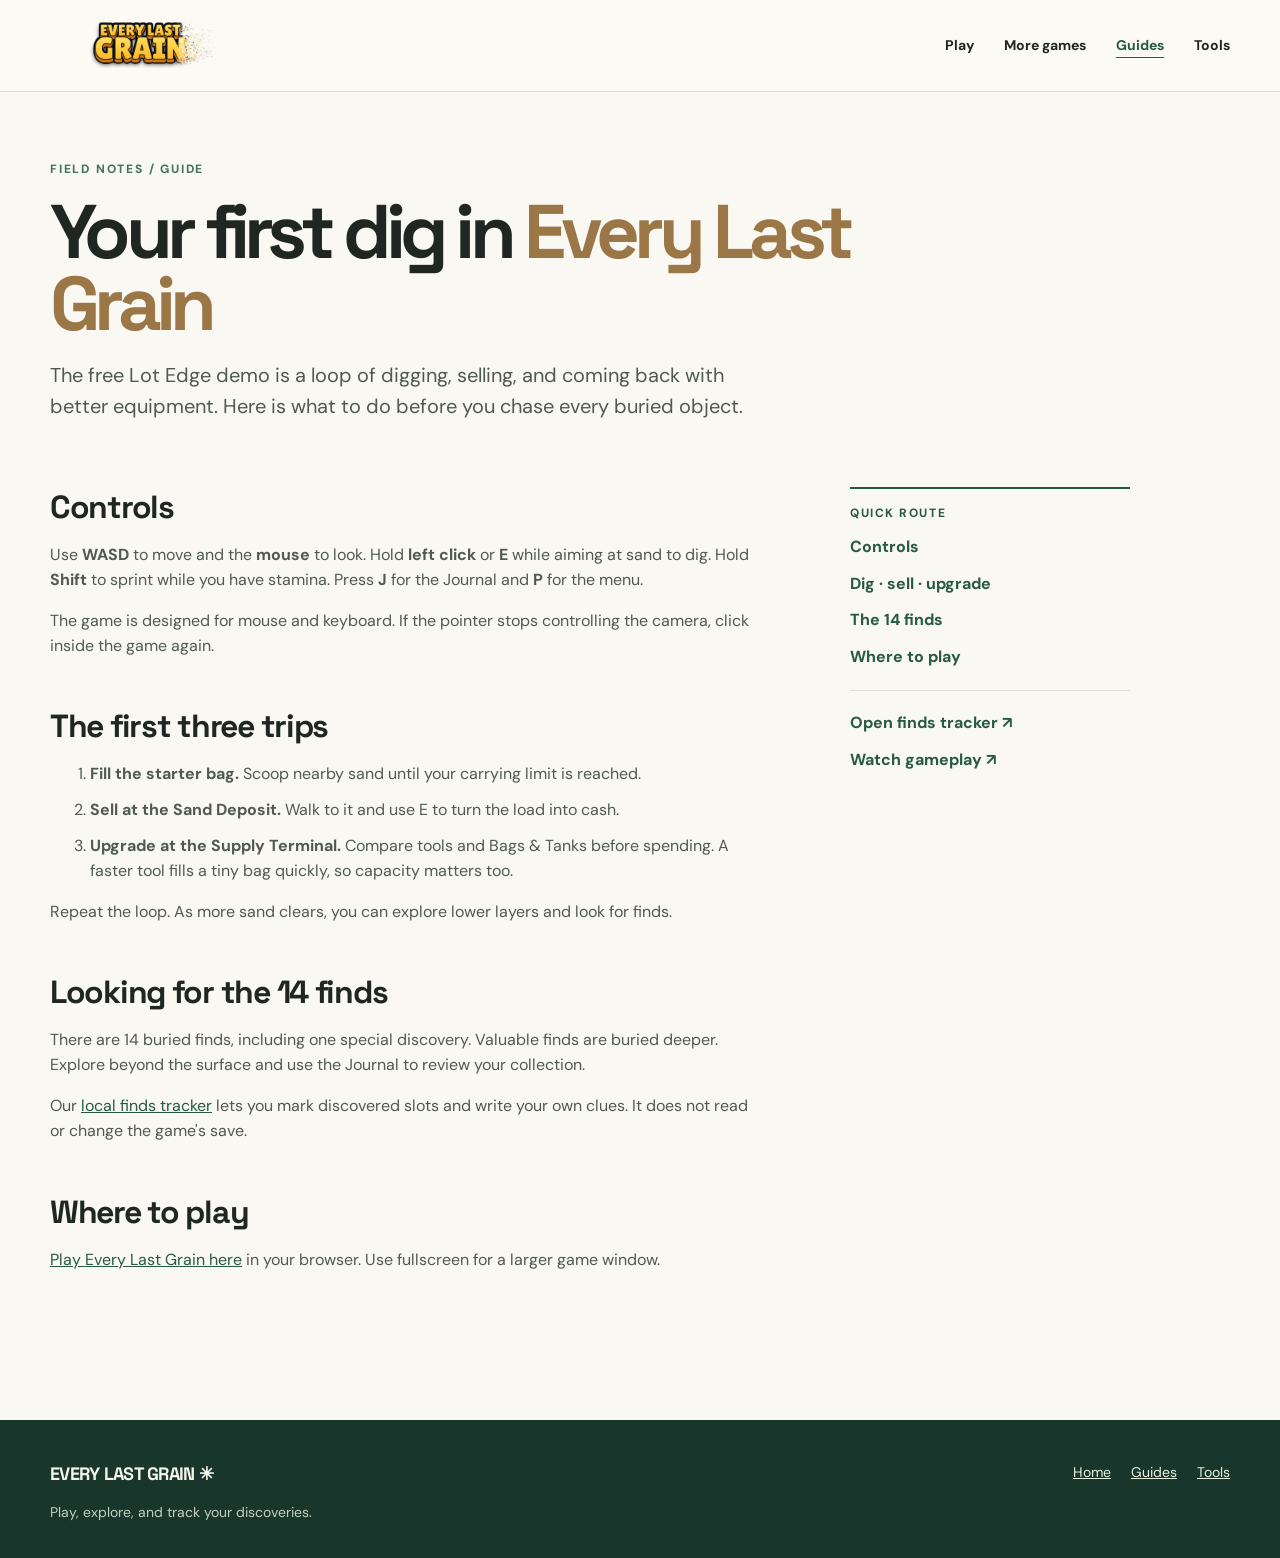
==== commit 69962902: "Keep play on site and update game descriptions" ====
--- a/guides.html
+++ b/guides.html
@@ -1 +1 @@
-<!doctype html><html lang="en"><head><meta charset="utf-8"><meta name="viewport" content="width=device-width,initial-scale=1"><title>How to Play Every Last Grain — Controls & First Dig</title><meta name="description" content="Learn the Every Last Grain demo's controls, the dig-sell-upgrade loop, how to carry more sand, and where to track your 14 finds."><link rel="canonical" href="https://jiangliuliuliu6-ops.github.io/everylastgrain-guide/guides.html"><meta property="og:title" content="How to Play Every Last Grain"><meta property="og:description" content="A clear first-run guide to controls, selling sand, upgrades, and finds."><meta property="og:url" content="https://jiangliuliuliu6-ops.github.io/everylastgrain-guide/guides.html"><meta property="og:type" content="article"><link rel="icon" href="favicon.ico" sizes="any"><link rel="stylesheet" href="style.css"></head><body><a class="skip" href="#main">Skip to content</a><header class="site-header"><a class="brand" href="./" aria-label="Every Last Grain home"><img class="brand-logo" src="logo.png" width="900" height="257" alt="Every Last Grain"></a><nav aria-label="Main navigation"><a href="./#play">Play</a><a href="./#more-games">More games</a><a href="guides.html" aria-current="page">Guides</a><a href="tools.html">Tools</a></nav><a class="header-cta" href="https://oliver-kuso.itch.io/every-last-grain" target="_blank" rel="noopener noreferrer">Official demo ↗</a></header><main id="main" class="article wrap"><span class="kicker">FIELD NOTES / GUIDE</span><h1>Your first dig in <em>Every Last Grain</em></h1><p class="lead">The free Lot Edge demo is a loop of digging, selling, and coming back with better equipment. Here is what to do before you chase every buried object.</p><div class="article-grid"><div><section id="controls"><h2>Controls</h2><p>Use <strong>WASD</strong> to move and the <strong>mouse</strong> to look. Hold <strong>left click</strong> or <strong>E</strong> while aiming at sand to dig. Hold <strong>Shift</strong> to sprint while you have stamina. Press <strong>J</strong> for the Journal and <strong>P</strong> for the menu.</p><p>The official demo is designed for mouse and keyboard. If the pointer stops controlling the camera, click inside the game again.</p></section><section id="loop"><h2>The first three trips</h2><ol><li><strong>Fill the starter bag.</strong> Scoop nearby sand until your carrying limit is reached.</li><li><strong>Sell at the Sand Deposit.</strong> Walk to it and use E to turn the load into cash.</li><li><strong>Upgrade at the Supply Terminal.</strong> Compare tools and Bags & Tanks before spending. A faster tool fills a tiny bag quickly, so capacity matters too.</li></ol><p>Repeat the loop. As more sand clears, you can explore lower layers and look for finds.</p></section><section id="finds"><h2>Looking for the 14 finds</h2><p>The official game page confirms 14 buried finds, including one special discovery. The creator says valuable finds are buried deeper. Explore beyond the surface and use the Journal to review your collection.</p><p>Our <a href="tools.html">local finds tracker</a> lets you mark discovered slots and write your own clues. It does not read or change the game's save.</p></section><section id="status"><h2>Where to play</h2><p>Oliver Kuso's <a href="https://oliver-kuso.itch.io/every-last-grain/devlog/1800400/update-12-the-real-one-lives-here">Update 12</a> asks third-party sites to link to his official itch.io page. For the creator-hosted version, open the <a href="https://oliver-kuso.itch.io/every-last-grain">official demo</a> in a desktop browser and use fullscreen there.</p></section><p class="source-note">Sources: <a href="https://oliver-kuso.itch.io/every-last-grain">official game page</a>, <a href="https://oliver-kuso.itch.io/every-last-grain/devlog/1793292/update-3-what-you-asked-for">Update 3</a>, and <a href="https://oliver-kuso.itch.io/every-last-grain/devlog/1800400/update-12-the-real-one-lives-here">Update 12</a>. Checked November 27, 2026.</p></div><aside><strong>QUICK ROUTE</strong><a href="#controls">Controls</a><a href="#loop">Dig · sell · upgrade</a><a href="#finds">The 14 finds</a><a href="#status">Where to play</a><hr><a href="tools.html">Open finds tracker ↗</a><a href="./#videos">Watch gameplay ↗</a></aside></div></main><footer><div class="wrap footer-inner"><div><strong>EVERY LAST GRAIN ✳</strong><p>Independent guide to Oliver Kuso's demo.</p></div><nav><a href="./">Home</a><a href="guides.html">Guides</a><a href="tools.html">Tools</a></nav></div></footer></body></html>
+<!doctype html><html lang="en"><head><meta charset="utf-8"><meta name="viewport" content="width=device-width,initial-scale=1"><title>How to Play Every Last Grain — Controls & First Dig</title><meta name="description" content="Learn the Every Last Grain demo's controls, the dig-sell-upgrade loop, how to carry more sand, and where to track your 14 finds."><link rel="canonical" href="https://everylastgrain.games/guides.html"><meta property="og:title" content="How to Play Every Last Grain"><meta property="og:description" content="A clear first-run guide to controls, selling sand, upgrades, and finds."><meta property="og:url" content="https://everylastgrain.games/guides.html"><meta property="og:type" content="article"><link rel="icon" href="favicon.ico" sizes="any"><link rel="stylesheet" href="style.css?v=2"><script defer data-domain="everylastgrain.games" data-api="https://data.1back.link/api/send" src="https://data.1back.link/js/app.js"></script></head><body><a class="skip" href="#main">Skip to content</a><header class="site-header"><a class="brand" href="./" aria-label="Every Last Grain home"><img class="brand-logo" src="logo.png" width="180" height="51" alt="Every Last Grain"></a><nav aria-label="Main navigation"><a href="./#play">Play</a><a href="./#more-games">More games</a><a href="guides.html" aria-current="page">Guides</a><a href="tools.html">Tools</a></nav></header><main id="main" class="article wrap"><span class="kicker">FIELD NOTES / GUIDE</span><h1>Your first dig in <em>Every Last Grain</em></h1><p class="lead">The free Lot Edge demo is a loop of digging, selling, and coming back with better equipment. Here is what to do before you chase every buried object.</p><div class="article-grid"><div><section id="controls"><h2>Controls</h2><p>Use <strong>WASD</strong> to move and the <strong>mouse</strong> to look. Hold <strong>left click</strong> or <strong>E</strong> while aiming at sand to dig. Hold <strong>Shift</strong> to sprint while you have stamina. Press <strong>J</strong> for the Journal and <strong>P</strong> for the menu.</p><p>The game is designed for mouse and keyboard. If the pointer stops controlling the camera, click inside the game again.</p></section><section id="loop"><h2>The first three trips</h2><ol><li><strong>Fill the starter bag.</strong> Scoop nearby sand until your carrying limit is reached.</li><li><strong>Sell at the Sand Deposit.</strong> Walk to it and use E to turn the load into cash.</li><li><strong>Upgrade at the Supply Terminal.</strong> Compare tools and Bags & Tanks before spending. A faster tool fills a tiny bag quickly, so capacity matters too.</li></ol><p>Repeat the loop. As more sand clears, you can explore lower layers and look for finds.</p></section><section id="finds"><h2>Looking for the 14 finds</h2><p>There are 14 buried finds, including one special discovery. Valuable finds are buried deeper. Explore beyond the surface and use the Journal to review your collection.</p><p>Our <a href="tools.html">local finds tracker</a> lets you mark discovered slots and write your own clues. It does not read or change the game's save.</p></section><section id="status"><h2>Where to play</h2><p><a href="./#play">Play Every Last Grain here</a> in your browser. Use fullscreen for a larger game window.</p></section></div><aside><strong>QUICK ROUTE</strong><a href="#controls">Controls</a><a href="#loop">Dig · sell · upgrade</a><a href="#finds">The 14 finds</a><a href="#status">Where to play</a><hr><a href="tools.html">Open finds tracker ↗</a><a href="./#videos">Watch gameplay ↗</a></aside></div></main><footer><div class="wrap footer-inner"><div><strong>EVERY LAST GRAIN ✳</strong><p>Play, explore, and track your discoveries.</p></div><nav><a href="./">Home</a><a href="guides.html">Guides</a><a href="tools.html">Tools</a></nav></div></footer></body></html>
--- a/style.css
+++ b/style.css
@@ -2,3 +2,5 @@
 :root{--ink:#202722;--muted:#626b5e;--cream:#f9f8f2;--sand:#eee9d7;--line:#dedfd4;--green:#275943;--lime:#d9e878;--orange:#e8a75d}*{box-sizing:border-box}html{scroll-behavior:smooth}body{margin:0;background:var(--cream);color:var(--ink);font:16px/1.55 'DM Sans',sans-serif}button,input{font:inherit}a{color:inherit}button,a{transition:.18s ease}.skip{position:absolute;left:-10000px;top:8px;background:#fff;padding:8px;z-index:10}.skip:focus{left:8px}.wrap{width:min(1180px,calc(100% - 48px));margin-inline:auto}.site-header{height:92px;padding:0 max(24px,calc((100vw - 1180px)/2));display:flex;align-items:center;gap:38px;border-bottom:1px solid var(--line);background:#fbfaf5}.brand{display:flex;align-items:center;gap:12px;text-decoration:none;font:700 16px/1 'Space Grotesk',sans-serif;letter-spacing:-.04em;white-space:nowrap}.brand small{font:700 8px/1 'DM Sans',sans-serif;letter-spacing:.14em;color:var(--green);margin-left:3px}.brand-mark{width:38px;height:38px;display:grid;place-items:center;background:var(--green);color:var(--lime);border-radius:50%;font-size:25px}.site-header nav{display:flex;gap:30px;margin-left:auto}.site-header nav a,.header-cta{text-decoration:none;font-weight:700;font-size:14px}.site-header nav a:hover,.site-header nav a[aria-current]{color:var(--green);text-decoration:underline;text-underline-offset:7px}.header-cta{border:1px solid var(--green);border-radius:4px;padding:11px 15px;color:var(--green);white-space:nowrap}.header-cta:hover{background:var(--green);color:#fff}.play-section{padding-top:48px}.eyebrow,.kicker{font-size:12px;font-weight:800;letter-spacing:.15em;color:#47745e}.eyebrow{display:flex;align-items:center;gap:12px}.dot,.live-indicator i{display:inline-block;width:8px;height:8px;border-radius:50%;background:#6eaa76}.eyebrow-line{height:1px;width:35px;background:#98a99a}.intro{display:flex;justify-content:space-between;align-items:end;gap:30px;margin:16px 0 28px}.intro h1,.article h1{font:700 clamp(50px,7.4vw,96px)/.95 'Space Grotesk',sans-serif;letter-spacing:-.075em;margin:0 0 16px}.intro em,.article h1 em{font-style:normal;color:#9b7747}.intro p{font-size:18px;color:#5a6258;max-width:650px;margin:0}.intro-note{display:flex;flex-direction:column;border-left:1px solid #c8cfc1;padding-left:20px;min-width:160px}.intro-note span{font-size:11px;font-weight:800;letter-spacing:.14em;color:var(--green)}.intro-note strong{font:700 24px 'Space Grotesk',sans-serif}.intro-note small{color:var(--muted)}.game-shell{border:1px solid #244433;background:#172d24;box-shadow:0 18px 38px #304a2921;border-radius:5px;overflow:hidden}.game-toolbar{height:42px;display:flex;align-items:center;gap:20px;padding:0 17px;color:#b6c5b9;font:700 10px 'DM Sans',sans-serif;letter-spacing:.16em}.live-indicator{display:flex;align-items:center;gap:8px;color:#dce9d9}.game-toolbar>span:nth-child(2){margin-left:auto}.game-toolbar button{border:0;background:transparent;color:#e8f1e5;cursor:pointer}.game-toolbar button:hover{color:var(--lime)}.game-stage{height:clamp(390px,51vw,610px);position:relative;overflow:hidden;background:linear-gradient(#799c93 0%,#bad1b0 48%,#e8ba70 49%,#ce925c 100%);display:grid;place-items:center}.sun{position:absolute;width:180px;height:180px;border-radius:50%;background:#f9ddb0;top:17%;right:22%;box-shadow:0 0 80px #ffe4b17a}.dune{position:absolute;width:125%;height:48%;left:-12%;bottom:-23%;border-radius:50% 45% 0 0;transform:rotate(-4deg)}.dune-back{background:#dfa86b;bottom:-17%;left:20%;transform:rotate(8deg)}.dune-front{background:#bd8150}.stage-content{position:relative;z-index:1;text-align:center;color:#fff;background:#172b22df;border:1px solid #c8d4b33d;backdrop-filter:blur(6px);padding:28px 38px 26px;width:min(490px,calc(100% - 32px));box-shadow:0 22px 70px #31291c5c}.stage-icon{font-size:38px;color:var(--lime)}.stage-content h2{font:700 clamp(27px,4vw,40px)/1.1 'Space Grotesk',sans-serif;margin:4px 0 12px}.stage-content p{color:#d7e0d7;margin:0 0 22px}.primary-button{display:inline-flex;align-items:center;gap:15px;background:var(--lime);color:#172b22;text-decoration:none;padding:13px 22px;border-radius:3px;font-weight:800}.primary-button:hover{background:#edf4ae;transform:translateY(-2px)}.stage-content small{display:block;color:#ccd7cc;margin-top:14px;font-size:12px}.share-bar{display:flex;align-items:center;justify-content:space-between;padding:18px 0 22px;border-bottom:1px solid var(--line);gap:20px}.share-bar>div:first-child{display:flex;gap:14px;align-items:baseline}.share-bar strong{font:700 16px 'Space Grotesk',sans-serif}.share-bar span{color:var(--muted);font-size:13px}.share-links{display:flex;gap:8px}.share-links a{width:38px;height:38px;display:grid;place-items:center;border:1px solid #d3d9cd;border-radius:50%;color:var(--green);font-weight:800;text-decoration:none;cursor:pointer}.share-links a:hover{background:var(--green);color:#fff}.section{padding-top:78px;padding-bottom:70px}.section-heading{display:flex;justify-content:space-between;align-items:end;gap:30px;margin-bottom:28px}.section-heading h2{font:700 clamp(30px,4vw,46px)/1.07 'Space Grotesk',sans-serif;letter-spacing:-.055em;margin:9px 0 0}.section-heading p{max-width:330px;color:var(--muted);margin:0}.game-grid{display:grid;grid-template-columns:repeat(6,1fr);gap:14px}.game-card{grid-column:span 1;border:1px solid var(--line);background:#fff;text-decoration:none;overflow:hidden;border-radius:5px}.game-card:hover{transform:translateY(-4px);box-shadow:0 10px 28px #2f39231c}.card-art{height:170px;display:grid;place-items:center;overflow:hidden;position:relative}.card-art:before,.card-art:after{content:"";position:absolute;width:130%;height:65%;border-radius:50%;left:-15%;bottom:-40%;transform:rotate(-9deg)}.card-art span{position:relative;z-index:1;font-size:80px;line-height:1}.hay{background:#c9c795;color:#735d38}.hay:before{background:#a5a777}.hay:after{background:#d3b464;bottom:-55%;left:20%}.gold{background:#67958d;color:#f9d471}.gold:before{background:#477a70}.gold:after{background:#c0ac65;bottom:-56%;left:10%}.discover{background:#d1ae8e;color:#5d503d}.discover:before{background:#b68d6c}.discover:after{background:#85654f;bottom:-56%}.card-copy{padding:18px}.card-copy strong{display:block;font:700 20px 'Space Grotesk',sans-serif}.card-copy span{display:block;color:var(--muted);font-size:14px;margin-top:4px}.card-copy small{display:block;color:var(--green);font-size:11px;font-weight:800;letter-spacing:.12em;margin-top:20px}.video-grid{display:grid;grid-template-columns:repeat(2,1fr);gap:22px}.video-card{border:1px solid var(--line);padding:10px 10px 22px;background:#fff;border-radius:5px}.video-frame{aspect-ratio:16/9;background:radial-gradient(circle at 72% 25%,#f1d0a1 0 10%,transparent 11%),linear-gradient(170deg,#92aaa0 0 51%,#c39159 52% 100%);display:grid;place-items:center}.video-frame button{border:0;width:64px;height:64px;border-radius:50%;background:var(--lime);color:var(--ink);font-size:26px;cursor:pointer;box-shadow:0 5px 28px #283e3555}.video-frame button:hover{transform:scale(1.08)}.video-frame iframe{width:100%;height:100%;border:0}.video-card h3{font:700 21px 'Space Grotesk',sans-serif;margin:19px 14px 5px}.video-card p,.video-card>a{margin:0 14px;color:var(--muted);font-size:14px}.video-card>a{display:inline-block;margin-top:10px;color:var(--green);font-weight:700}.guide-band{background:#e9eddf}.text-link{font-weight:800;color:var(--green)}.steps{display:grid;grid-template-columns:repeat(4,1fr);gap:14px}.steps article{border-top:2px solid #6d916f;padding:22px 16px 8px 0}.steps span{font-size:12px;color:var(--green);font-weight:800;letter-spacing:.12em}.steps h3{font:700 22px 'Space Grotesk',sans-serif;margin:13px 0 8px}.steps p{margin:0;color:#586553;font-size:14px}.steps a{color:var(--green)}.faq details{padding:18px 0;border-bottom:1px solid var(--line)}.faq summary{cursor:pointer;font:700 20px 'Space Grotesk',sans-serif}.faq details p{color:var(--muted);max-width:720px}footer{background:#18362b;color:#f4f5ea;padding:42px 0 20px}.footer-inner{display:flex;justify-content:space-between;gap:40px}.footer-inner strong{font:700 18px 'Space Grotesk',sans-serif;letter-spacing:-.04em}.footer-inner strong span{color:var(--lime)}.footer-inner p{color:#c1d0c0;max-width:470px;font-size:14px}.footer-inner nav{display:flex;gap:20px;flex-wrap:wrap;align-content:start}.footer-inner a{color:#e7f3df;font-size:14px}.footer-bottom{border-top:1px solid #496455;margin-top:30px;padding-top:16px;font-size:12px;color:#b9c9ba}.article{padding-top:64px;padding-bottom:100px}.article h1{font-size:clamp(47px,6vw,76px);max-width:850px;margin-top:15px}.lead{font-size:20px;color:var(--muted);max-width:720px}.article-grid{display:grid;grid-template-columns:minmax(0,710px) 280px;gap:90px;margin-top:65px}.article section{margin-bottom:48px}.article h2{font:700 32px 'Space Grotesk',sans-serif;letter-spacing:-.04em;margin:0 0 13px}.article p,.article li{color:#505a50}.article li{margin-bottom:11px}.article a{color:var(--green)}.article aside{border-top:2px solid var(--green);padding-top:15px;align-self:start;position:sticky;top:20px;display:flex;flex-direction:column;gap:12px}.article aside strong{font-size:12px;color:var(--green);letter-spacing:.13em}.article aside a{text-decoration:none;font-weight:700}.article aside hr{width:100%;border:0;border-top:1px solid var(--line)}.source-note{font-size:13px;border-top:1px solid var(--line);padding-top:16px}.tracker-head{display:flex;align-items:center;gap:30px;margin:50px 0 22px}.tracker-head>div:first-child{min-width:220px}.tracker-head strong{display:block;font:700 30px 'Space Grotesk',sans-serif}.progress{height:12px;flex:1;background:#dbe3d4;border-radius:10px;overflow:hidden}.progress span{display:block;width:0;height:100%;background:var(--green);transition:width .2s}.finds-list{display:grid;grid-template-columns:repeat(2,1fr);gap:10px}.find-row{display:flex;align-items:center;gap:12px;border:1px solid var(--line);background:#fff;padding:13px 15px;border-radius:4px}.find-row input[type=checkbox]{width:19px;height:19px;accent-color:var(--green);flex:none}.find-row label{font-weight:700;min-width:66px;font-size:14px}.find-row input[type=text]{min-width:0;flex:1;border:0;border-bottom:1px solid #dce2d8;border-radius:0;outline:0;padding:6px 2px;background:transparent;font-size:14px}.find-row input[type=text]:focus{border-color:var(--green)}.tool-foot{display:flex;align-items:center;justify-content:space-between;gap:20px;margin-top:22px}.tool-foot p{font-size:13px;max-width:620px}.tool-foot button{background:none;border:1px solid var(--green);padding:10px 14px;border-radius:3px;color:var(--green);font-weight:700;cursor:pointer;white-space:nowrap}.tool-foot button:hover{background:var(--green);color:#fff}.tool-guide{margin-top:80px;max-width:740px}@media(max-width:800px){.site-header{height:auto;padding:15px 24px;flex-wrap:wrap;gap:12px}.site-header nav{order:3;width:100%;justify-content:space-between;gap:8px;margin:0;overflow:auto}.site-header nav a{white-space:nowrap;font-size:13px}.header-cta{margin-left:auto;font-size:12px;padding:8px}.intro-note{display:none}.game-grid{grid-template-columns:repeat(3,1fr)}.game-card{grid-column:span 1}.steps{grid-template-columns:repeat(2,1fr)}.article-grid{grid-template-columns:1fr;gap:20px}.article aside{position:static;grid-row:1}.article aside a{display:inline}.article aside hr{display:none}}@media(max-width:600px){.wrap{width:calc(100% - 32px)}.play-section{padding-top:30px}.intro h1{font-size:52px}.intro p{font-size:16px}.game-toolbar>span:nth-child(2){font-size:8px}.game-toolbar button span{display:none}.game-stage{height:420px}.stage-content{padding:22px 18px}.share-bar{align-items:flex-start;flex-direction:column}.share-bar>div:first-child{flex-direction:column;gap:0}.share-links{width:100%;justify-content:space-between}.share-links a{width:42px;height:42px}.section{padding-top:58px;padding-bottom:50px}.section-heading{display:block}.section-heading p{margin-top:12px}.game-grid{grid-template-columns:repeat(2,1fr)}.card-art{height:115px}.card-art span{font-size:56px}.card-copy{padding:12px}.card-copy strong{font-size:16px}.card-copy span{font-size:12px}.video-grid,.finds-list{grid-template-columns:1fr}.steps{grid-template-columns:1fr 1fr}.footer-inner,.tool-foot{flex-direction:column;align-items:flex-start}.article{padding-top:40px}.article h1{font-size:46px}.lead{font-size:17px}.tracker-head{display:block}.progress{margin-top:12px}.find-row label{min-width:60px}}
 
 .brand-logo{display:block;width:180px;height:auto}.game-stage{background:#05070b}.game-stage iframe{display:block;width:100%;height:100%;border:0;position:relative;z-index:1}.game-loading{position:absolute;inset:0;display:flex;flex-direction:column;align-items:center;justify-content:center;gap:8px;background:#111811;color:#f4f5e6;z-index:2;text-align:center}.game-loading[hidden]{display:none}.game-loading strong{font:700 25px "Space Grotesk",sans-serif}.game-loading span{font-size:14px;color:#cbd5c5}.game-footnote{display:flex;justify-content:space-between;gap:18px;color:var(--muted);font-size:13px;padding:12px 0}.game-footnote a{color:var(--green);font-weight:700}@media(max-width:600px){.brand-logo{width:145px}.game-stage{height:420px}.game-footnote{flex-direction:column;gap:6px}}
+
+.intro-shot{width:250px;flex:none;margin:0;align-self:center;border:1px solid var(--line);background:#fff;padding:6px;border-radius:4px;box-shadow:0 8px 24px #272c1c14}.intro-shot img{display:block;width:100%;height:126px;object-fit:cover;border-radius:2px}.intro-shot figcaption{color:var(--green);font-size:10px;font-weight:800;letter-spacing:.12em;padding:7px 3px 1px}.card-image{display:block;width:100%;height:160px;object-fit:cover;background:#e1e0d5}.video-frame{position:relative;overflow:hidden}.video-frame>img{position:absolute;inset:0;width:100%;height:100%;object-fit:cover}.video-frame button{position:relative;z-index:1}@media(max-width:800px){.intro-shot{display:none}}@media(max-width:600px){.card-image{height:115px}}
